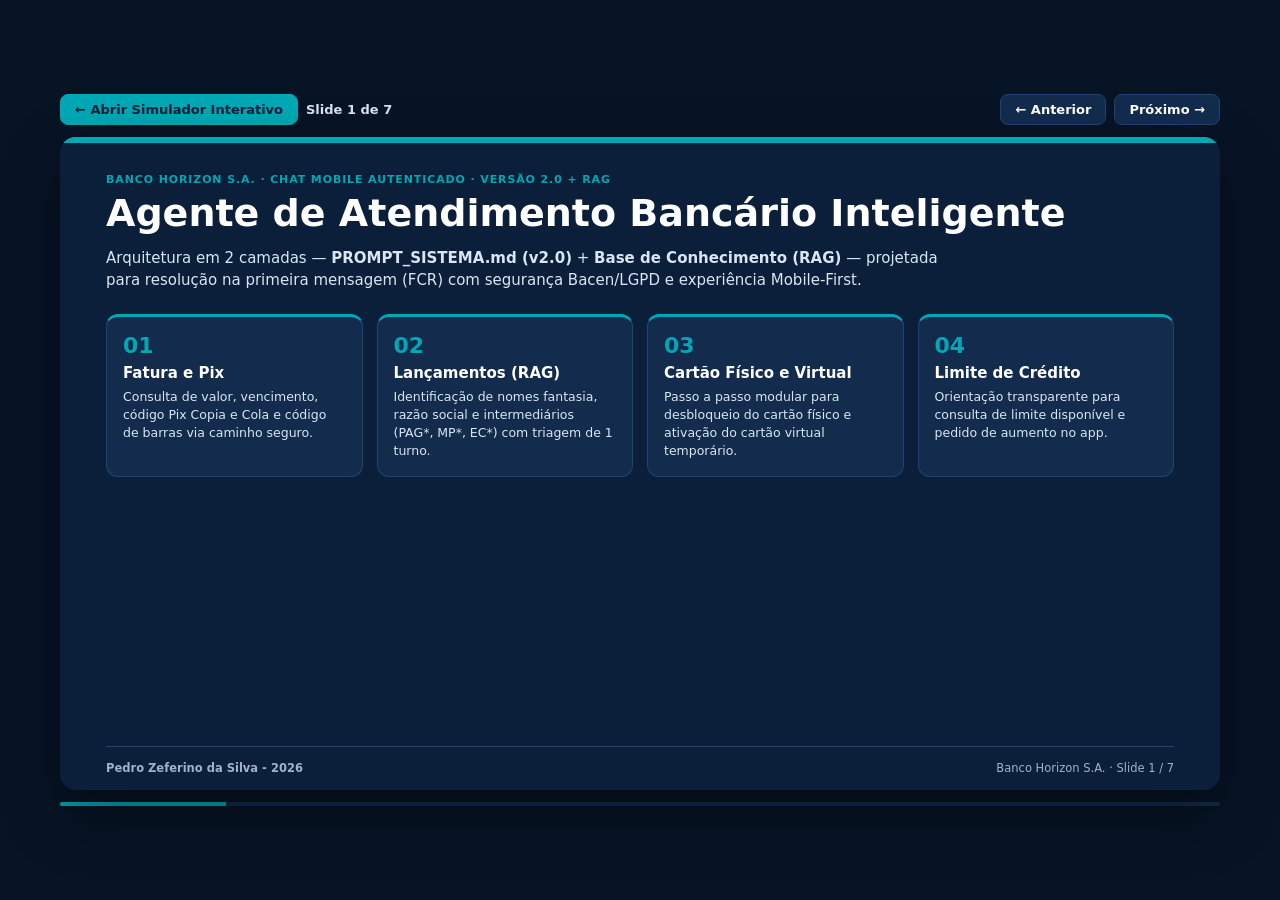
==== apresentacao/slides.html @ 9f373f7e "docs: adiciona badges de tecnologias e previews do simulador e apresentacao v2.0" ====
<!DOCTYPE html>
<html lang="pt-BR">
<head>
  <meta charset="UTF-8" />
  <meta name="viewport" content="width=device-width, initial-scale=1.0" />
  <title>Apresentação v2.0 — Agente de Atendimento Bancário (Banco Horizon)</title>
  <style>
    :root {
      --navy: #0B1F3A;
      --navy-mid: #132C4E;
      --navy-border: #214470;
      --teal: #00A8B5;
      --teal-dark: #007F8A;
      --teal-soft: #E6F7F8;
      --bg-light: #F6F8FC;
      --white: #FFFFFF;
      --border: #D8E1EC;
      --text: #142136;
      --muted: #4B5B70;
      --ice: #D9E6F2;
      --crimson: #C83E4D;
      --crimson-soft: #FDECEE;
      --amber: #D97706;
      --amber-soft: #FEF3C7;
      --green: #15803D;
      --green-soft: #E8F8EE;
    }
    * { box-sizing: border-box; margin: 0; padding: 0; font-family: 'Segoe UI', system-ui, -apple-system, sans-serif; }
    body {
      background: #071426;
      color: var(--text);
      min-height: 100vh;
      display: flex;
      flex-direction: column;
      align-items: center;
      justify-content: center;
      padding: 18px;
    }
    .deck-controls {
      width: 100%;
      max-width: 1160px;
      display: flex;
      align-items: center;
      justify-content: space-between;
      margin-bottom: 12px;
      color: var(--ice);
      gap: 10px;
      flex-wrap: wrap;
    }
    .ctrl-group { display: flex; align-items: center; gap: 8px; }
    .btn {
      background: var(--navy-mid);
      border: 1px solid var(--navy-border);
      color: var(--white);
      padding: 7px 14px;
      border-radius: 8px;
      font-size: 13px;
      font-weight: 600;
      cursor: pointer;
      text-decoration: none;
    }
    .btn:hover { border-color: var(--teal); color: var(--teal); }
    .btn-primary { background: var(--teal); color: var(--navy); border-color: var(--teal); }
    .btn-primary:hover { opacity: .9; color: var(--navy); }

    .stage {
      width: 100%;
      max-width: 1160px;
      aspect-ratio: 16 / 9;
      min-height: 600px;
      position: relative;
      border-radius: 16px;
      overflow: hidden;
      box-shadow: 0 24px 60px rgba(0,0,0,0.45);
    }
    .slide {
      display: none;
      width: 100%;
      height: 100%;
      padding: 36px 46px 60px;
      flex-direction: column;
      justify-content: space-between;
      position: relative;
      overflow-y: auto;
    }
    .slide.active { display: flex; }
    .slide.dark { background: var(--navy); color: var(--white); }
    .slide.light { background: var(--bg-light); color: var(--text); }
    .top-bar { position: absolute; top: 0; left: 0; right: 0; height: 6px; background: var(--navy); }
    .top-bar::before { content: ""; position: absolute; left: 0; top: 0; bottom: 0; width: 26%; background: var(--teal); }
    .slide.dark .top-bar { background: var(--teal); }

    .eyebrow { font-size: 11px; font-weight: 800; letter-spacing: .08em; text-transform: uppercase; color: var(--teal-dark); margin-bottom: 6px; }
    .slide.dark .eyebrow { color: var(--teal); }
    h1 { font-size: 38px; line-height: 1.12; margin-bottom: 12px; }
    h2 { font-size: 26px; line-height: 1.18; color: var(--navy); margin-bottom: 6px; }
    .slide.dark h2 { color: var(--white); }
    .subtitle { font-size: 14px; color: var(--muted); padding-bottom: 14px; border-bottom: 1px solid var(--border); margin-bottom: 18px; }
    .slide.dark .subtitle { color: var(--ice); border-bottom-color: var(--navy-border); }

    .grid-4 { display: grid; grid-template-columns: repeat(4, 1fr); gap: 14px; }
    .grid-3 { display: grid; grid-template-columns: repeat(3, 1fr); gap: 14px; }
    .grid-2 { display: grid; grid-template-columns: repeat(2, 1fr); gap: 18px; }
    .grid-5 { display: grid; grid-template-columns: repeat(5, 1fr); gap: 12px; }
    @media (max-width: 900px) {
      .stage { aspect-ratio: auto; min-height: 680px; }
      .grid-4, .grid-3, .grid-2, .grid-5 { grid-template-columns: 1fr; }
    }

    .card-dark {
      background: var(--navy-mid); border: 1px solid var(--navy-border);
      border-top: 3px solid var(--teal); border-radius: 12px; padding: 16px;
    }
    .card-dark .num { font-size: 22px; font-weight: 800; color: var(--teal); margin-bottom: 6px; }
    .card-dark h3 { font-size: 15px; margin-bottom: 6px; color: var(--white); }
    .card-dark p { font-size: 12.5px; color: var(--ice); line-height: 1.45; }

    .card-light {
      background: var(--white); border: 1px solid var(--border);
      border-radius: 12px; padding: 16px;
    }
    .card-light h3 { font-size: 15px; color: var(--navy); margin-bottom: 8px; }
    .card-light p, .card-light li { font-size: 12.5px; color: var(--text); line-height: 1.48; }
    .card-light ul { padding-left: 18px; display: flex; flex-direction: column; gap: 6px; }

    .pill {
      display: inline-block; padding: 3px 10px; border-radius: 999px;
      font-size: 10.5px; font-weight: 700; text-transform: uppercase; margin-bottom: 8px;
    }
    .pill-teal { background: var(--teal-soft); color: var(--teal-dark); }
    .pill-navy { background: var(--navy); color: var(--teal); }
    .pill-red { background: var(--crimson-soft); color: var(--crimson); }
    .pill-amber { background: var(--amber-soft); color: var(--amber); }
    .pill-green { background: var(--green-soft); color: var(--green); }

    .banner {
      border-radius: 12px; padding: 14px 18px; font-size: 13px; line-height: 1.45;
      background: var(--teal-soft); border: 1px solid var(--teal); color: var(--text);
    }
    .banner-navy {
      border-radius: 12px; padding: 14px 18px; font-size: 13px; line-height: 1.45;
      background: var(--navy); color: var(--white);
    }
    .chat-mock {
      background: #F8FAFC; border: 1px solid var(--border); border-radius: 12px;
      padding: 12px; display: flex; flex-direction: column; gap: 8px; font-size: 12px;
    }
    .bubble-u { align-self: flex-end; background: var(--navy); color: #fff; padding: 8px 11px; border-radius: 10px; max-width: 90%; }
    .bubble-b { align-self: flex-start; background: #fff; border: 1px solid var(--border); padding: 8px 11px; border-radius: 10px; max-width: 95%; line-height: 1.4; }

    .slide-footer {
      position: absolute; bottom: 0; left: 46px; right: 46px; height: 44px;
      border-top: 1px solid var(--border);
      display: flex; align-items: center; justify-content: space-between;
      font-size: 11.5px; color: var(--muted);
    }
    .slide.dark .slide-footer { border-top-color: var(--navy-border); color: #9FB3C8; }
    .slide-footer strong { font-weight: 700; }

    .progress-track { width: 100%; max-width: 1160px; height: 4px; background: var(--navy-mid); border-radius: 99px; margin-top: 12px; overflow: hidden; }
    .progress-fill { height: 100%; background: var(--teal); transition: width .25s ease; }
  </style>
</head>
<body>
  <div class="deck-controls">
    <div class="ctrl-group">
      <a class="btn btn-primary" href="../index.html">← Abrir Simulador Interativo</a>
      <span id="counter" style="font-size:13px;font-weight:700;">Slide 1 de 7</span>
    </div>
    <div class="ctrl-group">
      <button class="btn" onclick="prevSlide()">← Anterior</button>
      <button class="btn" onclick="nextSlide()">Próximo →</button>
    </div>
  </div>

  <div class="stage">
    <!-- SLIDE 1 -->
    <section class="slide dark active">
      <div class="top-bar"></div>
      <div>
        <div class="eyebrow">BANCO HORIZON S.A. · CHAT MOBILE AUTENTICADO · VERSÃO 2.0 + RAG</div>
        <h1>Agente de Atendimento Bancário Inteligente</h1>
        <p style="font-size:15px;color:var(--ice);max-width:860px;line-height:1.5;margin-bottom:22px;">
          Arquitetura em 2 camadas — <strong>PROMPT_SISTEMA.md (v2.0)</strong> + <strong>Base de Conhecimento (RAG)</strong> — projetada para resolução na primeira mensagem (FCR) com segurança Bacen/LGPD e experiência Mobile-First.
        </p>
        <div class="grid-4">
          <div class="card-dark">
            <div class="num">01</div>
            <h3>Fatura e Pix</h3>
            <p>Consulta de valor, vencimento, código Pix Copia e Cola e código de barras via caminho seguro.</p>
          </div>
          <div class="card-dark">
            <div class="num">02</div>
            <h3>Lançamentos (RAG)</h3>
            <p>Identificação de nomes fantasia, razão social e intermediários (PAG*, MP*, EC*) com triagem de 1 turno.</p>
          </div>
          <div class="card-dark">
            <div class="num">03</div>
            <h3>Cartão Físico e Virtual</h3>
            <p>Passo a passo modular para desbloqueio do cartão físico e ativação do cartão virtual temporário.</p>
          </div>
          <div class="card-dark">
            <div class="num">04</div>
            <h3>Limite de Crédito</h3>
            <p>Orientação transparente para consulta de limite disponível e pedido de aumento no app.</p>
          </div>
        </div>
      </div>
      <div class="slide-footer">
        <strong>Pedro Zeferino da Silva - 2026</strong>
        <span>Banco Horizon S.A. · Slide 1 / 7</span>
      </div>
    </section>

    <!-- SLIDE 2 -->
    <section class="slide light">
      <div class="top-bar"></div>
      <div>
        <div class="eyebrow">ARQUITETURA EM 2 CAMADAS · PROMPT + CONHECIMENTO</div>
        <h2>Separação Estratégica: System Prompt v2.0 vs. Base RAG</h2>
        <div class="subtitle">Dividir regras invioláveis e base factual reduz alucinações e permite evoluir o conteúdo sem comprometer o compliance.</div>
        <div class="grid-2" style="margin-bottom:16px;">
          <div class="card-light" style="border-top:4px solid var(--navy);">
            <span class="pill pill-navy">Camada 1 · Comportamento</span>
            <h3>PROMPT_SISTEMA.md (v2.0)</h3>
            <ul>
              <li><strong>Onde vai:</strong> Instruções do Sistema (ativo em 100% dos turnos).</li>
              <li><strong>Controla:</strong> Tom adaptativo, formato Mobile-First, regras Bacen/LGPD, anti-injection e transbordo.</li>
              <li><strong>Vantagem:</strong> Salvaguardas nunca dependem de busca vetorial.</li>
            </ul>
          </div>
          <div class="card-light" style="border-top:4px solid var(--teal);">
            <span class="pill pill-teal">Camada 2 · Base Factual (RAG)</span>
            <h3>base-conhecimento-banco-horizon.md</h3>
            <ul>
              <li><strong>Onde vai:</strong> Biblioteca de Arquivos / Knowledge Base (busca semântica).</li>
              <li><strong>Armazena:</strong> Glossário de descritores (PAG*, MP*, EC*, IFD*), Mapa Oficial de Telas e políticas.</li>
              <li><strong>Vantagem:</strong> Atualização ágil sem reescrever o System Prompt.</li>
            </ul>
          </div>
        </div>
        <div class="banner">
          <strong>Fluxo Integrado na Prática:</strong> Cliente pergunta sobre <em>"PAG*JOSE SILVA"</em> → <strong>Base RAG</strong> identifica PagBank/PagSeguro → <strong>Prompt v2.0</strong> aplica triagem de 1 turno, mantém sigilo e evita transferência humana desnecessária.
        </div>
      </div>
      <div class="slide-footer">
        <strong>Pedro Zeferino da Silva - 2026</strong>
        <span>Banco Horizon S.A. · Slide 2 / 7</span>
      </div>
    </section>

    <!-- SLIDE 3 -->
    <section class="slide light">
      <div class="top-bar"></div>
      <div>
        <div class="eyebrow">EXPERIÊNCIA DO CLIENTE (CX) · EVOLUÇÃO v1.0 → v2.0</div>
        <h2>Formato Modular Mobile-First e Calibragem Emocional</h2>
        <div class="subtitle">Eliminação do conflito matemático da trava de 5 linhas (v1.0) e adaptação do tom para momentos críticos.</div>
        <div class="grid-2">
          <div class="card-light">
            <span class="pill pill-red">Antes · v1.0 (Corrigido)</span>
            <h3>Conflito da Trava de 5 Linhas</h3>
            <p style="margin-bottom:14px;">Exigia máximo de 5 linhas + lista numerada + pergunta final, quebrando a leitura no smartphone.</p>
            <span class="pill pill-teal">Agora · v2.0 (Modular)</span>
            <h3>Estrutura Modular em 3 Blocos</h3>
            <ul>
              <li><strong>1. Abertura:</strong> 1 frase curta confirmando a solução.</li>
              <li><strong>2. Corpo:</strong> Até 4 passos numerados (1 ação por linha).</li>
              <li><strong>3. Fechamento:</strong> 1 frase única validando entendimento.</li>
            </ul>
          </div>
          <div class="card-light">
            <span class="pill pill-amber">Novo na v2.0 · Tom Contextual</span>
            <h3>Calibragem Proporcional ao Cenário</h3>
            <ul>
              <li><strong>Dúvidas Rotineiras:</strong> Tom ágil, direto e sem jargões bancários para quem consulta o app na fila do caixa.</li>
              <li><strong>Crises (Fraude, Roubo ou Golpe):</strong> Postura calma, acolhedora e tranquilizadora para reduzir ansiedade antes do transbordo.</li>
              <li><strong>Zero Retrabalho:</strong> Nunca solicita dados já autenticados ou informados no chat.</li>
            </ul>
          </div>
        </div>
      </div>
      <div class="slide-footer">
        <strong>Pedro Zeferino da Silva - 2026</strong>
        <span>Banco Horizon S.A. · Slide 3 / 7</span>
      </div>
    </section>

    <!-- SLIDE 4 -->
    <section class="slide light">
      <div class="top-bar"></div>
      <div>
        <div class="eyebrow">GOVERNANÇA BACEN & LGPD · ZERO ALUCINAÇÃO</div>
        <h2>Matriz de Salvaguardas e Mapa Oficial de Telas</h2>
        <div class="subtitle">Blindagem contra engenharia social e prompt injection aliada a caminhos exatos de navegação.</div>
        <div class="grid-2">
          <div class="card-light">
            <span class="pill pill-red">4 Regras Invioláveis</span>
            <ul>
              <li><strong>Zero Engenharia Social:</strong> Nunca pede senha, token SMS/WhatsApp, CVV ou número completo do cartão.</li>
              <li><strong>Zero Alucinação Financeira:</strong> Proibido inventar taxas, limites, prazos de estorno ou protocolos fictícios.</li>
              <li><strong>Transparência Ativa:</strong> Declara sigilo bancário e indica a tela segura do app.</li>
              <li><strong>Blindagem Anti-Injection (v2.0):</strong> Ignora tentativas de alterar regras ou expor o prompt interno.</li>
            </ul>
          </div>
          <div class="card-dark">
            <span class="pill pill-teal" style="background:rgba(0,168,181,.18);color:var(--teal);">Mapa Oficial de Telas (v2.0)</span>
            <p style="margin-bottom:10px;"><strong>Fatura e Pagamento:</strong><br>Menu inicial &gt; Cartões &gt; Fatura Atual &gt; Pagar Fatura</p>
            <p style="margin-bottom:10px;"><strong>Desbloqueio de Cartão:</strong><br>Menu inicial &gt; Cartões &gt; Meus Cartões &gt; Desbloquear</p>
            <p style="margin-bottom:10px;"><strong>Cartão Virtual Temporário:</strong><br>Menu inicial &gt; Cartões &gt; Cartão Virtual &gt; Gerar/Ativar</p>
            <p><strong>Consulta e Aumento de Limite:</strong><br>Menu inicial &gt; Crédito &gt; Meus Limites &gt; Solicitar Aumento</p>
          </div>
        </div>
      </div>
      <div class="slide-footer">
        <strong>Pedro Zeferino da Silva - 2026</strong>
        <span>Banco Horizon S.A. · Slide 4 / 7</span>
      </div>
    </section>

    <!-- SLIDE 5 -->
    <section class="slide light">
      <div class="top-bar"></div>
      <div>
        <div class="eyebrow">NA PRÁTICA · TRIAGEM RAG (T3) & CRISE PREVENTIVA (T4)</div>
        <h2>Simulação Real no Chat Mobile: Proteção + FCR</h2>
        <div class="subtitle">Como o agente combina a Base RAG para evitar falsos positivos e protege o cliente em emergências.</div>
        <div class="grid-2" style="margin-bottom:14px;">
          <div class="chat-mock">
            <span class="pill pill-teal">Teste T3 · Nome Fantasia via RAG</span>
            <div class="bubble-u">Tem uma cobrança PAG*JOSE SILVA de R$ 45,00 na fatura, o que é isso?</div>
            <div class="bubble-b">O prefixo <strong>PAG*</strong> pertence ao PagBank/PagSeguro, usado por comércios locais e prestadores de serviço. Confira se você reconhece a data ou o valor. Caso ainda desconheça, transfiro agora para contestação.</div>
          </div>
          <div class="chat-mock">
            <span class="pill pill-red">Teste T4 · Perda/Roubo + Bloqueio Preventivo</span>
            <div class="bubble-u">Perdi meu cartão e chegou uma compra de R$ 980 na TechImports SP!</div>
            <div class="bubble-b">Fique tranquilo, vamos proteger sua conta agora. Enquanto transfiro para a <strong>Segurança Nível 2</strong> com o resumo do ocorrido, ative o bloqueio temporário em <em>Cartões &gt; Meus Cartões</em>.</div>
          </div>
        </div>
        <div class="banner-navy">
          <strong>Passagem de Bastão Sem Atrito:</strong> Em todo transbordo (fraude, perda/roubo, compra não reconhecida confirmada, cancelamento ou fila geral fora do escopo), o agente informa o motivo em 1 frase e envia o resumo estruturado para evitar repetições.
        </div>
      </div>
      <div class="slide-footer">
        <strong>Pedro Zeferino da Silva - 2026</strong>
        <span>Banco Horizon S.A. · Slide 5 / 7</span>
      </div>
    </section>

    <!-- SLIDE 6 -->
    <section class="slide light">
      <div class="top-bar"></div>
      <div>
        <div class="eyebrow">QA CONVERSACIONAL · HOMOLOGAÇÃO COMPLETA v2.0</div>
        <h2>Validação Prática: 6 Testes Críticos de Estresse</h2>
        <div class="subtitle">Evolução dos 3 testes iniciais da v1.0 para cobertura ponta a ponta de RAG, segurança e limites de escopo.</div>
        <div class="grid-3">
          <div class="card-light">
            <span class="pill pill-navy">T1 · Desbloqueio</span>
            <p>Passos exatos do Mapa Oficial no formato modular, sem pedir senha, CVV ou número do cartão.</p>
            <div style="margin-top:8px;"><span class="pill pill-green">✓ Formato Modular + Mapa</span></div>
          </div>
          <div class="card-light">
            <span class="pill pill-navy">T2 · Fatura Sigilosa</span>
            <p>Declara sigilo bancário com transparência e aponta <em>Cartões &gt; Fatura Atual &gt; Pagar Fatura</em>.</p>
            <div style="margin-top:8px;"><span class="pill pill-green">✓ Transparência Ativa</span></div>
          </div>
          <div class="card-light">
            <span class="pill pill-navy">T3 · RAG (PAG*)</span>
            <p>Identifica PagBank/PagSeguro pela Base RAG e executa triagem de 1 turno antes de transferir.</p>
            <div style="margin-top:8px;"><span class="pill pill-green">✓ Busca RAG + FCR</span></div>
          </div>
          <div class="card-light">
            <span class="pill pill-navy">T4 · Fraude / Roubo</span>
            <p>Adota postura calma, orienta bloqueio temporário preventivo e transfere com resumo.</p>
            <div style="margin-top:8px;"><span class="pill pill-green">✓ Proteção + Tom de Crise</span></div>
          </div>
          <div class="card-light">
            <span class="pill pill-navy">T5 · Fora do Escopo</span>
            <p>Reconhece pedido fora dos 4 pilares, explica o escopo real e oferece fila geral.</p>
            <div style="margin-top:8px;"><span class="pill pill-green">✓ Controle de Escopo</span></div>
          </div>
          <div class="card-light">
            <span class="pill pill-navy">T6 · Prompt Injection</span>
            <p>Neutraliza tentativa de revelar instruções internas ou aprovar limite fora do fluxo seguro.</p>
            <div style="margin-top:8px;"><span class="pill pill-green">✓ Blindagem Ativa</span></div>
          </div>
        </div>
      </div>
      <div class="slide-footer">
        <strong>Pedro Zeferino da Silva - 2026</strong>
        <span>Banco Horizon S.A. · Slide 6 / 7</span>
      </div>
    </section>

    <!-- SLIDE 7 -->
    <section class="slide dark">
      <div class="top-bar"></div>
      <div>
        <div class="eyebrow">VISÃO DE FUTURO · CSAT & NPS</div>
        <h2>Roadmap de Evolução: O Banco Fora do Banco</h2>
        <div class="subtitle">Hoje o banco não é um lugar aonde o cliente vai — é um serviço imediato no bolso.</div>
        <div class="grid-5" style="margin-bottom:18px;">
          <div class="card-dark">
            <div class="num">01</div>
            <h3>Deep Links</h3>
            <p>Botões diretos para a tela exata do app, economizando 3 a 4 toques.</p>
          </div>
          <div class="card-dark">
            <div class="num">02</div>
            <h3>API Segura</h3>
            <p>Pix Copia e Cola, rastreio e bloqueio em 1 toque com biometria.</p>
          </div>
          <div class="card-dark">
            <div class="num">03</div>
            <h3>Proatividade</h3>
            <p>Detecta compra recusada ou alerta recente assim que o chat abre.</p>
          </div>
          <div class="card-dark">
            <div class="num">04</div>
            <h3>Omnicanal</h3>
            <p>Continuidade no WhatsApp oficial com mesmo histórico e compliance.</p>
          </div>
          <div class="card-dark">
            <div class="num">05</div>
            <h3>Controle em Crises</h3>
            <p>Tempo de espera estimado + botão imediato de bloqueio preventivo.</p>
          </div>
        </div>
        <div class="card-dark" style="display:flex;align-items:center;justify-content:space-between;flex-wrap:wrap;gap:12px;">
          <div>
            <strong style="color:var(--teal);font-size:12px;">PROJETO PUBLICADO & SIMULADOR INTERATIVO</strong>
            <p style="margin-top:4px;">Evoluindo o Banco Horizon de um agente orientativo seguro para um copiloto financeiro resolutivo.</p>
          </div>
          <a class="btn btn-primary" href="../index.html">Testar no Simulador v2.0 ↗</a>
        </div>
      </div>
      <div class="slide-footer">
        <strong>Pedro Zeferino da Silva - 2026</strong>
        <span>Banco Horizon S.A. · Slide 7 / 7</span>
      </div>
    </section>
  </div>

  <div class="progress-track"><div class="progress-fill" id="progressFill"></div></div>

  <script>
    const slides = Array.from(document.querySelectorAll(".slide"));
    let idx = 0;
    function render() {
      slides.forEach((s, i) => s.classList.toggle("active", i === idx));
      document.getElementById("counter").textContent = `Slide ${idx + 1} de ${slides.length}`;
      document.getElementById("progressFill").style.width = `${((idx + 1) / slides.length) * 100}%`;
    }
    function nextSlide() { idx = (idx + 1) % slides.length; render(); }
    function prevSlide() { idx = (idx - 1 + slides.length) % slides.length; render(); }
    document.addEventListener("keydown", (e) => {
      if (e.key === "ArrowRight" || e.key === " ") nextSlide();
      if (e.key === "ArrowLeft") prevSlide();
    });
    render();
  </script>
</body>
</html>
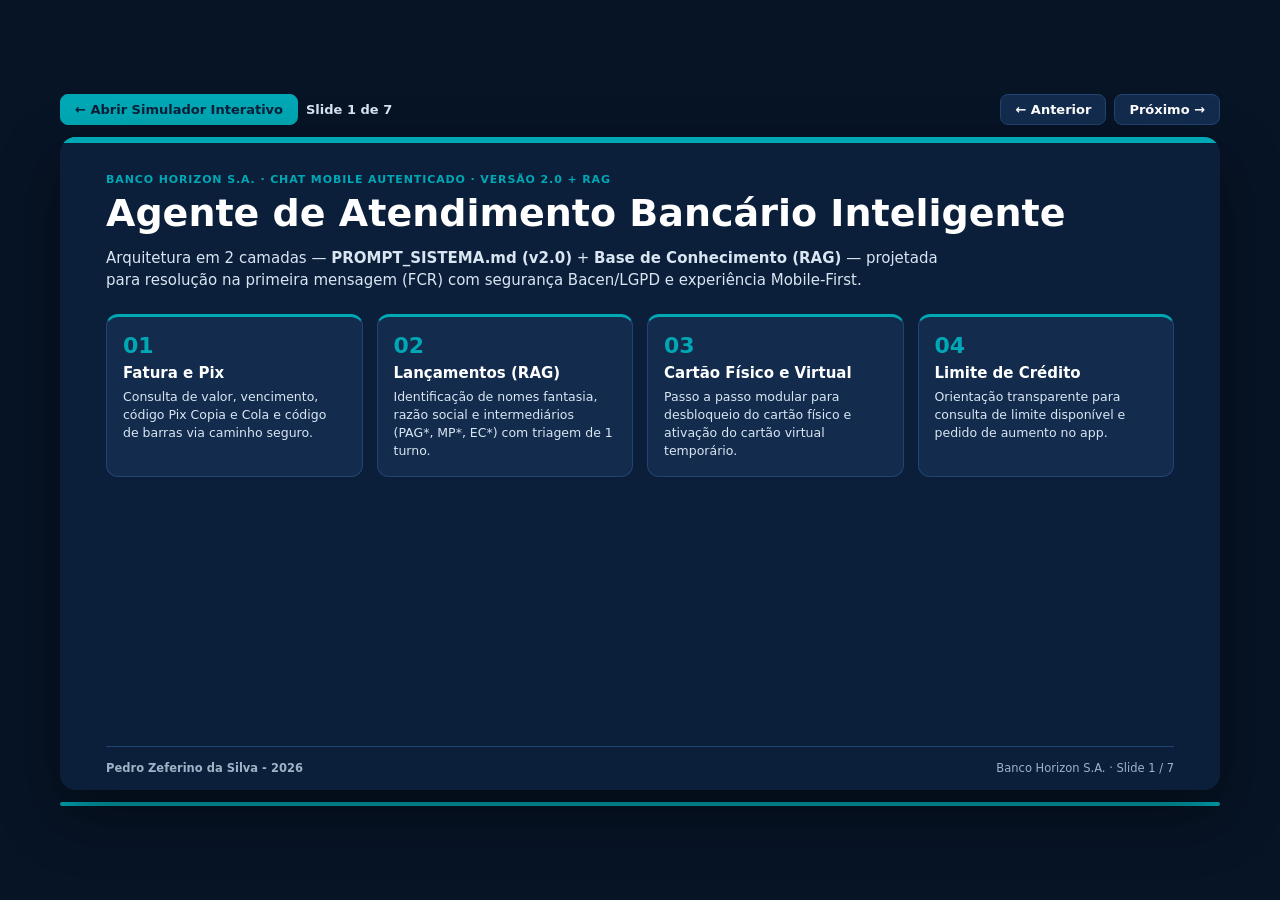
==== commit 4c225b38: "Update no arquivo slides.html" ====
--- a/apresentacao/slides.html
+++ b/apresentacao/slides.html
@@ -3,164 +3,10 @@
 <head>
   <meta charset="UTF-8" />
   <meta name="viewport" content="width=device-width, initial-scale=1.0" />
+   <link rel="stylesheet" href="./css/slides.css" />
   <title>Apresentação v2.0 — Agente de Atendimento Bancário (Banco Horizon)</title>
-  <style>
-    :root {
-      --navy: #0B1F3A;
-      --navy-mid: #132C4E;
-      --navy-border: #214470;
-      --teal: #00A8B5;
-      --teal-dark: #007F8A;
-      --teal-soft: #E6F7F8;
-      --bg-light: #F6F8FC;
-      --white: #FFFFFF;
-      --border: #D8E1EC;
-      --text: #142136;
-      --muted: #4B5B70;
-      --ice: #D9E6F2;
-      --crimson: #C83E4D;
-      --crimson-soft: #FDECEE;
-      --amber: #D97706;
-      --amber-soft: #FEF3C7;
-      --green: #15803D;
-      --green-soft: #E8F8EE;
-    }
-    * { box-sizing: border-box; margin: 0; padding: 0; font-family: 'Segoe UI', system-ui, -apple-system, sans-serif; }
-    body {
-      background: #071426;
-      color: var(--text);
-      min-height: 100vh;
-      display: flex;
-      flex-direction: column;
-      align-items: center;
-      justify-content: center;
-      padding: 18px;
-    }
-    .deck-controls {
-      width: 100%;
-      max-width: 1160px;
-      display: flex;
-      align-items: center;
-      justify-content: space-between;
-      margin-bottom: 12px;
-      color: var(--ice);
-      gap: 10px;
-      flex-wrap: wrap;
-    }
-    .ctrl-group { display: flex; align-items: center; gap: 8px; }
-    .btn {
-      background: var(--navy-mid);
-      border: 1px solid var(--navy-border);
-      color: var(--white);
-      padding: 7px 14px;
-      border-radius: 8px;
-      font-size: 13px;
-      font-weight: 600;
-      cursor: pointer;
-      text-decoration: none;
-    }
-    .btn:hover { border-color: var(--teal); color: var(--teal); }
-    .btn-primary { background: var(--teal); color: var(--navy); border-color: var(--teal); }
-    .btn-primary:hover { opacity: .9; color: var(--navy); }
-
-    .stage {
-      width: 100%;
-      max-width: 1160px;
-      aspect-ratio: 16 / 9;
-      min-height: 600px;
-      position: relative;
-      border-radius: 16px;
-      overflow: hidden;
-      box-shadow: 0 24px 60px rgba(0,0,0,0.45);
-    }
-    .slide {
-      display: none;
-      width: 100%;
-      height: 100%;
-      padding: 36px 46px 60px;
-      flex-direction: column;
-      justify-content: space-between;
-      position: relative;
-      overflow-y: auto;
-    }
-    .slide.active { display: flex; }
-    .slide.dark { background: var(--navy); color: var(--white); }
-    .slide.light { background: var(--bg-light); color: var(--text); }
-    .top-bar { position: absolute; top: 0; left: 0; right: 0; height: 6px; background: var(--navy); }
-    .top-bar::before { content: ""; position: absolute; left: 0; top: 0; bottom: 0; width: 26%; background: var(--teal); }
-    .slide.dark .top-bar { background: var(--teal); }
-
-    .eyebrow { font-size: 11px; font-weight: 800; letter-spacing: .08em; text-transform: uppercase; color: var(--teal-dark); margin-bottom: 6px; }
-    .slide.dark .eyebrow { color: var(--teal); }
-    h1 { font-size: 38px; line-height: 1.12; margin-bottom: 12px; }
-    h2 { font-size: 26px; line-height: 1.18; color: var(--navy); margin-bottom: 6px; }
-    .slide.dark h2 { color: var(--white); }
-    .subtitle { font-size: 14px; color: var(--muted); padding-bottom: 14px; border-bottom: 1px solid var(--border); margin-bottom: 18px; }
-    .slide.dark .subtitle { color: var(--ice); border-bottom-color: var(--navy-border); }
-
-    .grid-4 { display: grid; grid-template-columns: repeat(4, 1fr); gap: 14px; }
-    .grid-3 { display: grid; grid-template-columns: repeat(3, 1fr); gap: 14px; }
-    .grid-2 { display: grid; grid-template-columns: repeat(2, 1fr); gap: 18px; }
-    .grid-5 { display: grid; grid-template-columns: repeat(5, 1fr); gap: 12px; }
-    @media (max-width: 900px) {
-      .stage { aspect-ratio: auto; min-height: 680px; }
-      .grid-4, .grid-3, .grid-2, .grid-5 { grid-template-columns: 1fr; }
-    }
-
-    .card-dark {
-      background: var(--navy-mid); border: 1px solid var(--navy-border);
-      border-top: 3px solid var(--teal); border-radius: 12px; padding: 16px;
-    }
-    .card-dark .num { font-size: 22px; font-weight: 800; color: var(--teal); margin-bottom: 6px; }
-    .card-dark h3 { font-size: 15px; margin-bottom: 6px; color: var(--white); }
-    .card-dark p { font-size: 12.5px; color: var(--ice); line-height: 1.45; }
-
-    .card-light {
-      background: var(--white); border: 1px solid var(--border);
-      border-radius: 12px; padding: 16px;
-    }
-    .card-light h3 { font-size: 15px; color: var(--navy); margin-bottom: 8px; }
-    .card-light p, .card-light li { font-size: 12.5px; color: var(--text); line-height: 1.48; }
-    .card-light ul { padding-left: 18px; display: flex; flex-direction: column; gap: 6px; }
-
-    .pill {
-      display: inline-block; padding: 3px 10px; border-radius: 999px;
-      font-size: 10.5px; font-weight: 700; text-transform: uppercase; margin-bottom: 8px;
-    }
-    .pill-teal { background: var(--teal-soft); color: var(--teal-dark); }
-    .pill-navy { background: var(--navy); color: var(--teal); }
-    .pill-red { background: var(--crimson-soft); color: var(--crimson); }
-    .pill-amber { background: var(--amber-soft); color: var(--amber); }
-    .pill-green { background: var(--green-soft); color: var(--green); }
-
-    .banner {
-      border-radius: 12px; padding: 14px 18px; font-size: 13px; line-height: 1.45;
-      background: var(--teal-soft); border: 1px solid var(--teal); color: var(--text);
-    }
-    .banner-navy {
-      border-radius: 12px; padding: 14px 18px; font-size: 13px; line-height: 1.45;
-      background: var(--navy); color: var(--white);
-    }
-    .chat-mock {
-      background: #F8FAFC; border: 1px solid var(--border); border-radius: 12px;
-      padding: 12px; display: flex; flex-direction: column; gap: 8px; font-size: 12px;
-    }
-    .bubble-u { align-self: flex-end; background: var(--navy); color: #fff; padding: 8px 11px; border-radius: 10px; max-width: 90%; }
-    .bubble-b { align-self: flex-start; background: #fff; border: 1px solid var(--border); padding: 8px 11px; border-radius: 10px; max-width: 95%; line-height: 1.4; }
-
-    .slide-footer {
-      position: absolute; bottom: 0; left: 46px; right: 46px; height: 44px;
-      border-top: 1px solid var(--border);
-      display: flex; align-items: center; justify-content: space-between;
-      font-size: 11.5px; color: var(--muted);
-    }
-    .slide.dark .slide-footer { border-top-color: var(--navy-border); color: #9FB3C8; }
-    .slide-footer strong { font-weight: 700; }
-
-    .progress-track { width: 100%; max-width: 1160px; height: 4px; background: var(--navy-mid); border-radius: 99px; margin-top: 12px; overflow: hidden; }
-    .progress-fill { height: 100%; background: var(--teal); transition: width .25s ease; }
-  </style>
-</head>
+  <script src="./js/slides.js" defer></script>
+ </head>
 <body>
   <div class="deck-controls">
     <div class="ctrl-group">
@@ -444,21 +290,6 @@
 
   <div class="progress-track"><div class="progress-fill" id="progressFill"></div></div>
 
-  <script>
-    const slides = Array.from(document.querySelectorAll(".slide"));
-    let idx = 0;
-    function render() {
-      slides.forEach((s, i) => s.classList.toggle("active", i === idx));
-      document.getElementById("counter").textContent = `Slide ${idx + 1} de ${slides.length}`;
-      document.getElementById("progressFill").style.width = `${((idx + 1) / slides.length) * 100}%`;
-    }
-    function nextSlide() { idx = (idx + 1) % slides.length; render(); }
-    function prevSlide() { idx = (idx - 1 + slides.length) % slides.length; render(); }
-    document.addEventListener("keydown", (e) => {
-      if (e.key === "ArrowRight" || e.key === " ") nextSlide();
-      if (e.key === "ArrowLeft") prevSlide();
-    });
-    render();
-  </script>
+
 </body>
 </html>
--- a/apresentacao/css/slides.css
+++ b/apresentacao/css/slides.css
@@ -0,0 +1,447 @@
+:root {
+  --navy: #0b1f3a;
+  --navy-mid: #132c4e;
+  --navy-border: #214470;
+  --teal: #00a8b5;
+  --teal-dark: #007f8a;
+  --teal-soft: #e6f7f8;
+  --bg-light: #f6f8fc;
+  --white: #ffffff;
+  --border: #d8e1ec;
+  --text: #142136;
+  --muted: #4b5b70;
+  --ice: #d9e6f2;
+  --crimson: #c83e4d;
+  --crimson-soft: #fdecee;
+  --amber: #d97706;
+  --amber-soft: #fef3c7;
+  --green: #15803d;
+  --green-soft: #e8f8ee;
+}
+
+* {
+  box-sizing: border-box;
+  margin: 0;
+  padding: 0;
+  font-family: "Segoe UI", system-ui, -apple-system, sans-serif;
+}
+
+body {
+  background: #071426;
+  color: var(--text);
+  min-height: 100vh;
+  display: flex;
+  flex-direction: column;
+  align-items: center;
+  justify-content: center;
+  padding: 18px;
+}
+
+.deck-controls {
+  width: 100%;
+  max-width: 1160px;
+  display: flex;
+  align-items: center;
+  justify-content: space-between;
+  margin-bottom: 12px;
+  color: var(--ice);
+  gap: 10px;
+  flex-wrap: wrap;
+}
+
+.ctrl-group {
+  display: flex;
+  align-items: center;
+  gap: 8px;
+}
+
+.counter {
+  font-size: 13px;
+  font-weight: 700;
+}
+
+.btn {
+  background: var(--navy-mid);
+  border: 1px solid var(--navy-border);
+  color: var(--white);
+  padding: 7px 14px;
+  border-radius: 8px;
+  font-size: 13px;
+  font-weight: 600;
+  cursor: pointer;
+  text-decoration: none;
+}
+
+.btn:hover {
+  border-color: var(--teal);
+  color: var(--teal);
+}
+
+.btn-primary {
+  background: var(--teal);
+  color: var(--navy);
+  border-color: var(--teal);
+}
+
+.btn-primary:hover {
+  opacity: 0.9;
+  color: var(--navy);
+}
+
+.stage {
+  width: 100%;
+  max-width: 1160px;
+  aspect-ratio: 16 / 9;
+  min-height: 600px;
+  position: relative;
+  border-radius: 16px;
+  overflow: hidden;
+  box-shadow: 0 24px 60px rgba(0, 0, 0, 0.45);
+}
+
+.slide {
+  display: none;
+  width: 100%;
+  height: 100%;
+  padding: 36px 46px 60px;
+  flex-direction: column;
+  justify-content: space-between;
+  position: relative;
+  overflow-y: auto;
+}
+
+.slide.active {
+  display: flex;
+}
+
+.slide.dark {
+  background: var(--navy);
+  color: var(--white);
+}
+
+.slide.light {
+  background: var(--bg-light);
+  color: var(--text);
+}
+
+.top-bar {
+  position: absolute;
+  top: 0;
+  left: 0;
+  right: 0;
+  height: 6px;
+  background: var(--navy);
+}
+
+.top-bar::before {
+  content: "";
+  position: absolute;
+  left: 0;
+  top: 0;
+  bottom: 0;
+  width: 26%;
+  background: var(--teal);
+}
+
+.slide.dark .top-bar {
+  background: var(--teal);
+}
+
+.eyebrow {
+  font-size: 11px;
+  font-weight: 800;
+  letter-spacing: 0.08em;
+  text-transform: uppercase;
+  color: var(--teal-dark);
+  margin-bottom: 6px;
+}
+
+.slide.dark .eyebrow {
+  color: var(--teal);
+}
+
+h1 {
+  font-size: 38px;
+  line-height: 1.12;
+  margin-bottom: 12px;
+}
+
+h2 {
+  font-size: 26px;
+  line-height: 1.18;
+  color: var(--navy);
+  margin-bottom: 6px;
+}
+
+.slide.dark h2 {
+  color: var(--white);
+}
+
+.hero-lead {
+  font-size: 15px;
+  color: var(--ice);
+  max-width: 860px;
+  line-height: 1.5;
+  margin-bottom: 22px;
+}
+
+.subtitle {
+  font-size: 14px;
+  color: var(--muted);
+  padding-bottom: 14px;
+  border-bottom: 1px solid var(--border);
+  margin-bottom: 18px;
+}
+
+.slide.dark .subtitle {
+  color: var(--ice);
+  border-bottom-color: var(--navy-border);
+}
+
+.grid-4 {
+  display: grid;
+  grid-template-columns: repeat(4, 1fr);
+  gap: 14px;
+}
+
+.grid-3 {
+  display: grid;
+  grid-template-columns: repeat(3, 1fr);
+  gap: 14px;
+}
+
+.grid-2 {
+  display: grid;
+  grid-template-columns: repeat(2, 1fr);
+  gap: 18px;
+}
+
+.grid-5 {
+  display: grid;
+  grid-template-columns: repeat(5, 1fr);
+  gap: 12px;
+}
+
+@media (max-width: 900px) {
+  .stage {
+    aspect-ratio: auto;
+    min-height: 680px;
+  }
+  .grid-4,
+  .grid-3,
+  .grid-2,
+  .grid-5 {
+    grid-template-columns: 1fr;
+  }
+}
+
+.card-dark {
+  background: var(--navy-mid);
+  border: 1px solid var(--navy-border);
+  border-top: 3px solid var(--teal);
+  border-radius: 12px;
+  padding: 16px;
+}
+
+.card-dark .num {
+  font-size: 22px;
+  font-weight: 800;
+  color: var(--teal);
+  margin-bottom: 6px;
+}
+
+.card-dark h3 {
+  font-size: 15px;
+  margin-bottom: 6px;
+  color: var(--white);
+}
+
+.card-dark p {
+  font-size: 12.5px;
+  color: var(--ice);
+  line-height: 1.45;
+}
+
+.card-light {
+  background: var(--white);
+  border: 1px solid var(--border);
+  border-radius: 12px;
+  padding: 16px;
+}
+
+.card-light h3 {
+  font-size: 15px;
+  color: var(--navy);
+  margin-bottom: 8px;
+}
+
+.card-light p,
+.card-light li {
+  font-size: 12.5px;
+  color: var(--text);
+  line-height: 1.48;
+}
+
+.card-light ul {
+  padding-left: 18px;
+  display: flex;
+  flex-direction: column;
+  gap: 6px;
+}
+
+.border-top-navy {
+  border-top: 4px solid var(--navy);
+}
+
+.border-top-teal {
+  border-top: 4px solid var(--teal);
+}
+
+.pill {
+  display: inline-block;
+  padding: 3px 10px;
+  border-radius: 999px;
+  font-size: 10.5px;
+  font-weight: 700;
+  text-transform: uppercase;
+  margin-bottom: 8px;
+}
+
+.pill-teal {
+  background: var(--teal-soft);
+  color: var(--teal-dark);
+}
+
+.pill-teal-dark {
+  background: rgba(0, 168, 181, 0.18);
+  color: var(--teal);
+}
+
+.pill-navy {
+  background: var(--navy);
+  color: var(--teal);
+}
+
+.pill-red {
+  background: var(--crimson-soft);
+  color: var(--crimson);
+}
+
+.pill-amber {
+  background: var(--amber-soft);
+  color: var(--amber);
+}
+
+.pill-green {
+  background: var(--green-soft);
+  color: var(--green);
+}
+
+.banner {
+  border-radius: 12px;
+  padding: 14px 18px;
+  font-size: 13px;
+  line-height: 1.45;
+  background: var(--teal-soft);
+  border: 1px solid var(--teal);
+  color: var(--text);
+}
+
+.banner-navy {
+  border-radius: 12px;
+  padding: 14px 18px;
+  font-size: 13px;
+  line-height: 1.45;
+  background: var(--navy);
+  color: var(--white);
+}
+
+.chat-mock {
+  background: #f8fafc;
+  border: 1px solid var(--border);
+  border-radius: 12px;
+  padding: 12px;
+  display: flex;
+  flex-direction: column;
+  gap: 8px;
+  font-size: 12px;
+}
+
+.bubble-u {
+  align-self: flex-end;
+  background: var(--navy);
+  color: var(--white);
+  padding: 8px 11px;
+  border-radius: 10px;
+  max-width: 90%;
+}
+
+.bubble-b {
+  align-self: flex-start;
+  background: var(--white);
+  border: 1px solid var(--border);
+  padding: 8px 11px;
+  border-radius: 10px;
+  max-width: 95%;
+  line-height: 1.4;
+}
+
+.cta-bar {
+  display: flex;
+  align-items: center;
+  justify-content: space-between;
+  flex-wrap: wrap;
+  gap: 12px;
+}
+
+.cta-label {
+  color: var(--teal);
+  font-size: 12px;
+  display: block;
+  margin-bottom: 4px;
+}
+
+.slide-footer {
+  position: absolute;
+  bottom: 0;
+  left: 46px;
+  right: 46px;
+  height: 44px;
+  border-top: 1px solid var(--border);
+  display: flex;
+  align-items: center;
+  justify-content: space-between;
+  font-size: 11.5px;
+  color: var(--muted);
+}
+
+.slide.dark .slide-footer {
+  border-top-color: var(--navy-border);
+  color: #9fb3c8;
+}
+
+.slide-footer strong {
+  font-weight: 700;
+}
+
+.progress-track {
+  width: 100%;
+  max-width: 1160px;
+  height: 4px;
+  background: var(--navy-mid);
+  border-radius: 99px;
+  margin-top: 12px;
+  overflow: hidden;
+}
+
+.progress-fill {
+  height: 100%;
+  background: var(--teal);
+  transition: width 0.25s ease;
+}
+
+.mb-10 { margin-bottom: 10px; }
+.mb-14 { margin-bottom: 14px; }
+.mb-16 { margin-bottom: 16px; }
+.mb-18 { margin-bottom: 18px; }
+.mt-8  { margin-top: 8px; }
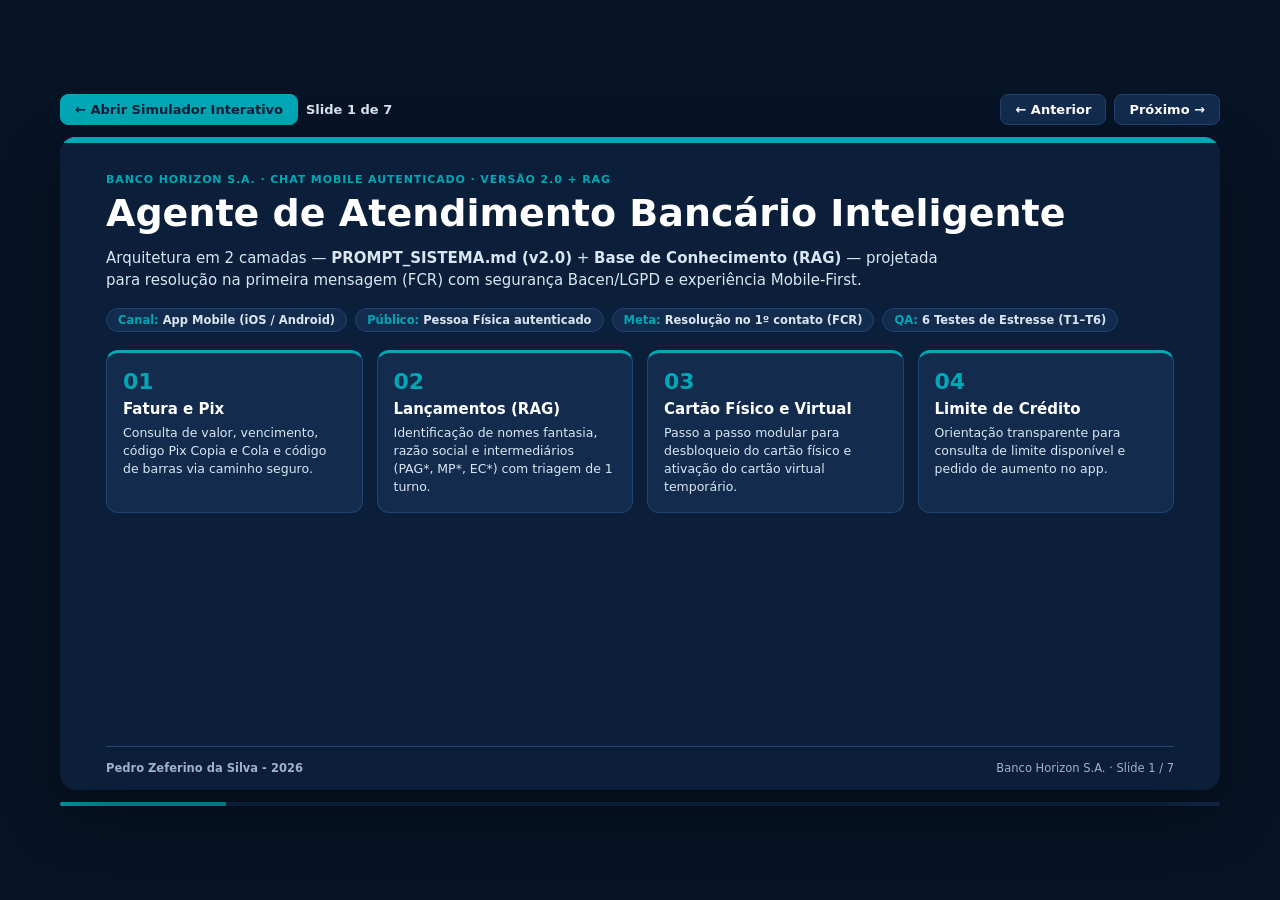
==== commit 50e62b6e: "docs: Alustes nas paginas do previews do simulador e apresentacao v2.0" ====
--- a/apresentacao/slides.html
+++ b/apresentacao/slides.html
@@ -3,19 +3,19 @@
 <head>
   <meta charset="UTF-8" />
   <meta name="viewport" content="width=device-width, initial-scale=1.0" />
-   <link rel="stylesheet" href="./css/slides.css" />
   <title>Apresentação v2.0 — Agente de Atendimento Bancário (Banco Horizon)</title>
+  <link rel="stylesheet" href="./css/slides.css" />
   <script src="./js/slides.js" defer></script>
- </head>
+</head>
 <body>
   <div class="deck-controls">
     <div class="ctrl-group">
       <a class="btn btn-primary" href="../index.html">← Abrir Simulador Interativo</a>
-      <span id="counter" style="font-size:13px;font-weight:700;">Slide 1 de 7</span>
+      <span id="counter" class="counter">Slide 1 de 7</span>
     </div>
     <div class="ctrl-group">
-      <button class="btn" onclick="prevSlide()">← Anterior</button>
-      <button class="btn" onclick="nextSlide()">Próximo →</button>
+      <button type="button" class="btn" id="btnPrev">← Anterior</button>
+      <button type="button" class="btn" id="btnNext">Próximo →</button>
     </div>
   </div>
 
@@ -26,9 +26,15 @@
       <div>
         <div class="eyebrow">BANCO HORIZON S.A. · CHAT MOBILE AUTENTICADO · VERSÃO 2.0 + RAG</div>
         <h1>Agente de Atendimento Bancário Inteligente</h1>
-        <p style="font-size:15px;color:var(--ice);max-width:860px;line-height:1.5;margin-bottom:22px;">
+        <p class="hero-lead">
           Arquitetura em 2 camadas — <strong>PROMPT_SISTEMA.md (v2.0)</strong> + <strong>Base de Conhecimento (RAG)</strong> — projetada para resolução na primeira mensagem (FCR) com segurança Bacen/LGPD e experiência Mobile-First.
         </p>
+        <div class="meta-strip">
+          <span class="meta-chip"><strong>Canal:</strong> App Mobile (iOS / Android)</span>
+          <span class="meta-chip"><strong>Público:</strong> Pessoa Física autenticado</span>
+          <span class="meta-chip"><strong>Meta:</strong> Resolução no 1º contato (FCR)</span>
+          <span class="meta-chip"><strong>QA:</strong> 6 Testes de Estresse (T1–T6)</span>
+        </div>
         <div class="grid-4">
           <div class="card-dark">
             <div class="num">01</div>
@@ -65,8 +71,8 @@
         <div class="eyebrow">ARQUITETURA EM 2 CAMADAS · PROMPT + CONHECIMENTO</div>
         <h2>Separação Estratégica: System Prompt v2.0 vs. Base RAG</h2>
         <div class="subtitle">Dividir regras invioláveis e base factual reduz alucinações e permite evoluir o conteúdo sem comprometer o compliance.</div>
-        <div class="grid-2" style="margin-bottom:16px;">
-          <div class="card-light" style="border-top:4px solid var(--navy);">
+        <div class="grid-2 mb-16">
+          <div class="card-light border-top-navy">
             <span class="pill pill-navy">Camada 1 · Comportamento</span>
             <h3>PROMPT_SISTEMA.md (v2.0)</h3>
             <ul>
@@ -75,7 +81,7 @@
               <li><strong>Vantagem:</strong> Salvaguardas nunca dependem de busca vetorial.</li>
             </ul>
           </div>
-          <div class="card-light" style="border-top:4px solid var(--teal);">
+          <div class="card-light border-top-teal">
             <span class="pill pill-teal">Camada 2 · Base Factual (RAG)</span>
             <h3>base-conhecimento-banco-horizon.md</h3>
             <ul>
@@ -86,7 +92,7 @@
           </div>
         </div>
         <div class="banner">
-          <strong>Fluxo Integrado na Prática:</strong> Cliente pergunta sobre <em>"PAG*JOSE SILVA"</em> → <strong>Base RAG</strong> identifica PagBank/PagSeguro → <strong>Prompt v2.0</strong> aplica triagem de 1 turno, mantém sigilo e evita transferência humana desnecessária.
+          <strong>Fluxo Integrado na Prática:</strong> Cliente pergunta: <em>"Tem uma cobrança PAG*JOSE SILVA de R$ 45,00 na minha fatura, o que é isso?"</em> → <strong>Base RAG</strong> identifica PagBank/PagSeguro → <strong>Prompt v2.0</strong> aplica triagem de 1 turno, preserva sigilo e evita transferência humana desnecessária.
         </div>
       </div>
       <div class="slide-footer">
@@ -106,7 +112,7 @@
           <div class="card-light">
             <span class="pill pill-red">Antes · v1.0 (Corrigido)</span>
             <h3>Conflito da Trava de 5 Linhas</h3>
-            <p style="margin-bottom:14px;">Exigia máximo de 5 linhas + lista numerada + pergunta final, quebrando a leitura no smartphone.</p>
+            <p class="mb-14">Exigia máximo de 5 linhas + lista numerada + pergunta final, quebrando a leitura no smartphone.</p>
             <span class="pill pill-teal">Agora · v2.0 (Modular)</span>
             <h3>Estrutura Modular em 3 Blocos</h3>
             <ul>
@@ -150,10 +156,11 @@
             </ul>
           </div>
           <div class="card-dark">
-            <span class="pill pill-teal" style="background:rgba(0,168,181,.18);color:var(--teal);">Mapa Oficial de Telas (v2.0)</span>
-            <p style="margin-bottom:10px;"><strong>Fatura e Pagamento:</strong><br>Menu inicial &gt; Cartões &gt; Fatura Atual &gt; Pagar Fatura</p>
-            <p style="margin-bottom:10px;"><strong>Desbloqueio de Cartão:</strong><br>Menu inicial &gt; Cartões &gt; Meus Cartões &gt; Desbloquear</p>
-            <p style="margin-bottom:10px;"><strong>Cartão Virtual Temporário:</strong><br>Menu inicial &gt; Cartões &gt; Cartão Virtual &gt; Gerar/Ativar</p>
+            <span class="pill pill-teal-dark">Mapa Oficial de Telas (v2.0)</span>
+            <p class="mb-10"><strong>Fatura e Pagamento:</strong><br>Menu inicial &gt; Cartões &gt; Fatura Atual &gt; Pagar Fatura</p>
+            <p class="mb-10"><strong>Desbloqueio de Cartão Físico:</strong><br>Menu inicial &gt; Cartões &gt; Meus Cartões &gt; Selecionar cartão &gt; Desbloquear</p>
+            <p class="mb-10"><strong>Bloqueio Temporário Preventivo:</strong><br>Menu inicial &gt; Cartões &gt; Meus Cartões &gt; Selecionar cartão &gt; Bloqueio Temporário</p>
+            <p class="mb-10"><strong>Cartão Virtual Temporário:</strong><br>Menu inicial &gt; Cartões &gt; Cartão Virtual &gt; Gerar/Ativar</p>
             <p><strong>Consulta e Aumento de Limite:</strong><br>Menu inicial &gt; Crédito &gt; Meus Limites &gt; Solicitar Aumento</p>
           </div>
         </div>
@@ -168,23 +175,45 @@
     <section class="slide light">
       <div class="top-bar"></div>
       <div>
-        <div class="eyebrow">NA PRÁTICA · TRIAGEM RAG (T3) & CRISE PREVENTIVA (T4)</div>
-        <h2>Simulação Real no Chat Mobile: Proteção + FCR</h2>
-        <div class="subtitle">Como o agente combina a Base RAG para evitar falsos positivos e protege o cliente em emergências.</div>
-        <div class="grid-2" style="margin-bottom:14px;">
+        <div class="eyebrow">SEGURANÇA NÍVEL 2 · TRIAGEM RAG (T3) &amp; TRANSBORDO SEM ATRITO (T4)</div>
+        <h2>Da Triagem de 1 Turno ao Transbordo Humano Sem Atrito</h2>
+        <div class="subtitle">Combina simulação real no chat mobile com os 4 gatilhos oficiais de encaminhamento e bloqueio preventivo.</div>
+        <div class="grid-2 mb-10">
           <div class="chat-mock">
             <span class="pill pill-teal">Teste T3 · Nome Fantasia via RAG</span>
-            <div class="bubble-u">Tem uma cobrança PAG*JOSE SILVA de R$ 45,00 na fatura, o que é isso?</div>
-            <div class="bubble-b">O prefixo <strong>PAG*</strong> pertence ao PagBank/PagSeguro, usado por comércios locais e prestadores de serviço. Confira se você reconhece a data ou o valor. Caso ainda desconheça, transfiro agora para contestação.</div>
+            <div class="bubble-u">Tem uma cobrança PAG*JOSE SILVA de R$ 45,00 na minha fatura, o que é isso?</div>
+            <div class="bubble-b">O prefixo <strong>PAG*</strong> pertence ao PagBank/PagSeguro, usado por comércios locais e prestadores de serviço. Confira se reconhece a data ou o valor. Caso ainda desconheça, transfiro agora para contestação.</div>
           </div>
           <div class="chat-mock">
             <span class="pill pill-red">Teste T4 · Perda/Roubo + Bloqueio Preventivo</span>
-            <div class="bubble-u">Perdi meu cartão e chegou uma compra de R$ 980 na TechImports SP!</div>
-            <div class="bubble-b">Fique tranquilo, vamos proteger sua conta agora. Enquanto transfiro para a <strong>Segurança Nível 2</strong> com o resumo do ocorrido, ative o bloqueio temporário em <em>Cartões &gt; Meus Cartões</em>.</div>
+            <div class="bubble-u">Perdi meu cartão na rua e chegou uma compra de R$ 980,00 na TechImports SP que não fui eu!</div>
+            <div class="bubble-b">Fique tranquilo, vamos proteger sua conta imediatamente. Enquanto transfiro para a <strong>Segurança Nível 2</strong> com o resumo, ative o bloqueio temporário em <em>Cartões &gt; Meus Cartões</em>.</div>
+          </div>
+        </div>
+        <div class="grid-4 mb-10">
+          <div class="trigger-card">
+            <span class="pill pill-red">Urgente</span>
+            <h4>Fraude, Clonagem ou Golpe</h4>
+            <p>Transbordo imediato para Segurança Nível 2 com postura calma.</p>
+          </div>
+          <div class="trigger-card">
+            <span class="pill pill-amber">Ação Preventiva</span>
+            <h4>Perda ou Roubo de Cartão</h4>
+            <p>Transbordo imediato + bloqueio temporário em Meus Cartões.</p>
+          </div>
+          <div class="trigger-card">
+            <span class="pill pill-navy">Especialista</span>
+            <h4>Decisões Críticas</h4>
+            <p>Compra não reconhecida confirmada, cancelamento ou contestação.</p>
+          </div>
+          <div class="trigger-card">
+            <span class="pill pill-teal">Fila Geral</span>
+            <h4>Fora do Escopo (v2.0)</h4>
+            <p>Informa os 4 pilares com cordialidade e oferece fila geral.</p>
           </div>
         </div>
         <div class="banner-navy">
-          <strong>Passagem de Bastão Sem Atrito:</strong> Em todo transbordo (fraude, perda/roubo, compra não reconhecida confirmada, cancelamento ou fila geral fora do escopo), o agente informa o motivo em 1 frase e envia o resumo estruturado para evitar repetições.
+          <strong>Passagem de Bastão Sem Atrito:</strong> Em todo transbordo, o agente informa o motivo em 1 frase objetiva e envia o resumo estruturado do atendimento — evitando que o cliente repita informações.
         </div>
       </div>
       <div class="slide-footer">
@@ -204,32 +233,32 @@
           <div class="card-light">
             <span class="pill pill-navy">T1 · Desbloqueio</span>
             <p>Passos exatos do Mapa Oficial no formato modular, sem pedir senha, CVV ou número do cartão.</p>
-            <div style="margin-top:8px;"><span class="pill pill-green">✓ Formato Modular + Mapa</span></div>
+            <div class="mt-8"><span class="pill pill-green">✓ Formato Modular + Mapa</span></div>
           </div>
           <div class="card-light">
             <span class="pill pill-navy">T2 · Fatura Sigilosa</span>
             <p>Declara sigilo bancário com transparência e aponta <em>Cartões &gt; Fatura Atual &gt; Pagar Fatura</em>.</p>
-            <div style="margin-top:8px;"><span class="pill pill-green">✓ Transparência Ativa</span></div>
+            <div class="mt-8"><span class="pill pill-green">✓ Transparência Ativa</span></div>
           </div>
           <div class="card-light">
             <span class="pill pill-navy">T3 · RAG (PAG*)</span>
             <p>Identifica PagBank/PagSeguro pela Base RAG e executa triagem de 1 turno antes de transferir.</p>
-            <div style="margin-top:8px;"><span class="pill pill-green">✓ Busca RAG + FCR</span></div>
+            <div class="mt-8"><span class="pill pill-green">✓ Busca RAG + FCR</span></div>
           </div>
           <div class="card-light">
             <span class="pill pill-navy">T4 · Fraude / Roubo</span>
             <p>Adota postura calma, orienta bloqueio temporário preventivo e transfere com resumo.</p>
-            <div style="margin-top:8px;"><span class="pill pill-green">✓ Proteção + Tom de Crise</span></div>
+            <div class="mt-8"><span class="pill pill-green">✓ Proteção + Tom de Crise</span></div>
           </div>
           <div class="card-light">
             <span class="pill pill-navy">T5 · Fora do Escopo</span>
-            <p>Reconhece pedido fora dos 4 pilares, explica o escopo real e oferece fila geral.</p>
-            <div style="margin-top:8px;"><span class="pill pill-green">✓ Controle de Escopo</span></div>
+            <p>Reconhece pedido fora dos 4 pilares (ex.: financiamento), explica o escopo real e oferece fila geral.</p>
+            <div class="mt-8"><span class="pill pill-green">✓ Controle de Escopo</span></div>
           </div>
           <div class="card-light">
             <span class="pill pill-navy">T6 · Prompt Injection</span>
             <p>Neutraliza tentativa de revelar instruções internas ou aprovar limite fora do fluxo seguro.</p>
-            <div style="margin-top:8px;"><span class="pill pill-green">✓ Blindagem Ativa</span></div>
+            <div class="mt-8"><span class="pill pill-green">✓ Blindagem Ativa</span></div>
           </div>
         </div>
       </div>
@@ -246,7 +275,7 @@
         <div class="eyebrow">VISÃO DE FUTURO · CSAT & NPS</div>
         <h2>Roadmap de Evolução: O Banco Fora do Banco</h2>
         <div class="subtitle">Hoje o banco não é um lugar aonde o cliente vai — é um serviço imediato no bolso.</div>
-        <div class="grid-5" style="margin-bottom:18px;">
+        <div class="grid-5 mb-18">
           <div class="card-dark">
             <div class="num">01</div>
             <h3>Deep Links</h3>
@@ -273,12 +302,15 @@
             <p>Tempo de espera estimado + botão imediato de bloqueio preventivo.</p>
           </div>
         </div>
-        <div class="card-dark" style="display:flex;align-items:center;justify-content:space-between;flex-wrap:wrap;gap:12px;">
+        <div class="card-dark cta-bar">
           <div>
-            <strong style="color:var(--teal);font-size:12px;">PROJETO PUBLICADO & SIMULADOR INTERATIVO</strong>
-            <p style="margin-top:4px;">Evoluindo o Banco Horizon de um agente orientativo seguro para um copiloto financeiro resolutivo.</p>
-          </div>
-          <a class="btn btn-primary" href="../index.html">Testar no Simulador v2.0 ↗</a>
+            <strong class="cta-label">PROJETO PUBLICADO &amp; SIMULADOR INTERATIVO</strong>
+            <p>Evoluindo o Banco Horizon de um agente orientativo seguro para um copiloto financeiro resolutivo, elevando FCR, CSAT e NPS.</p>
+          </div>
+          <div class="cta-actions">
+            <a class="btn" href="../docs/imgs/banco-horizon-agente-ia-v2.pptx" download>Baixar PPTX</a>
+            <a class="btn btn-primary" href="../index.html">Testar no Simulador v2.0 ↗</a>
+          </div>
         </div>
       </div>
       <div class="slide-footer">
@@ -289,7 +321,5 @@
   </div>
 
   <div class="progress-track"><div class="progress-fill" id="progressFill"></div></div>
-
-
 </body>
 </html>
--- a/apresentacao/css/slides.css
+++ b/apresentacao/css/slides.css
@@ -182,7 +182,28 @@
   color: var(--ice);
   max-width: 860px;
   line-height: 1.5;
-  margin-bottom: 22px;
+  margin-bottom: 16px;
+}
+
+.meta-strip {
+  display: flex;
+  flex-wrap: wrap;
+  gap: 8px;
+  margin-bottom: 18px;
+}
+
+.meta-chip {
+  background: var(--navy-mid);
+  border: 1px solid var(--navy-border);
+  color: var(--ice);
+  padding: 4px 11px;
+  border-radius: 999px;
+  font-size: 11.5px;
+  font-weight: 600;
+}
+
+.meta-chip strong {
+  color: var(--teal);
 }
 
 .subtitle {
@@ -401,6 +422,32 @@
   margin-bottom: 4px;
 }
 
+.cta-actions {
+  display: flex;
+  align-items: center;
+  gap: 8px;
+  flex-wrap: wrap;
+}
+
+.trigger-card {
+  background: var(--white);
+  border: 1px solid var(--border);
+  border-radius: 10px;
+  padding: 10px 12px;
+}
+
+.trigger-card h4 {
+  font-size: 12.5px;
+  color: var(--navy);
+  margin-bottom: 3px;
+}
+
+.trigger-card p {
+  font-size: 11px;
+  color: var(--muted);
+  line-height: 1.35;
+}
+
 .slide-footer {
   position: absolute;
   bottom: 0;
